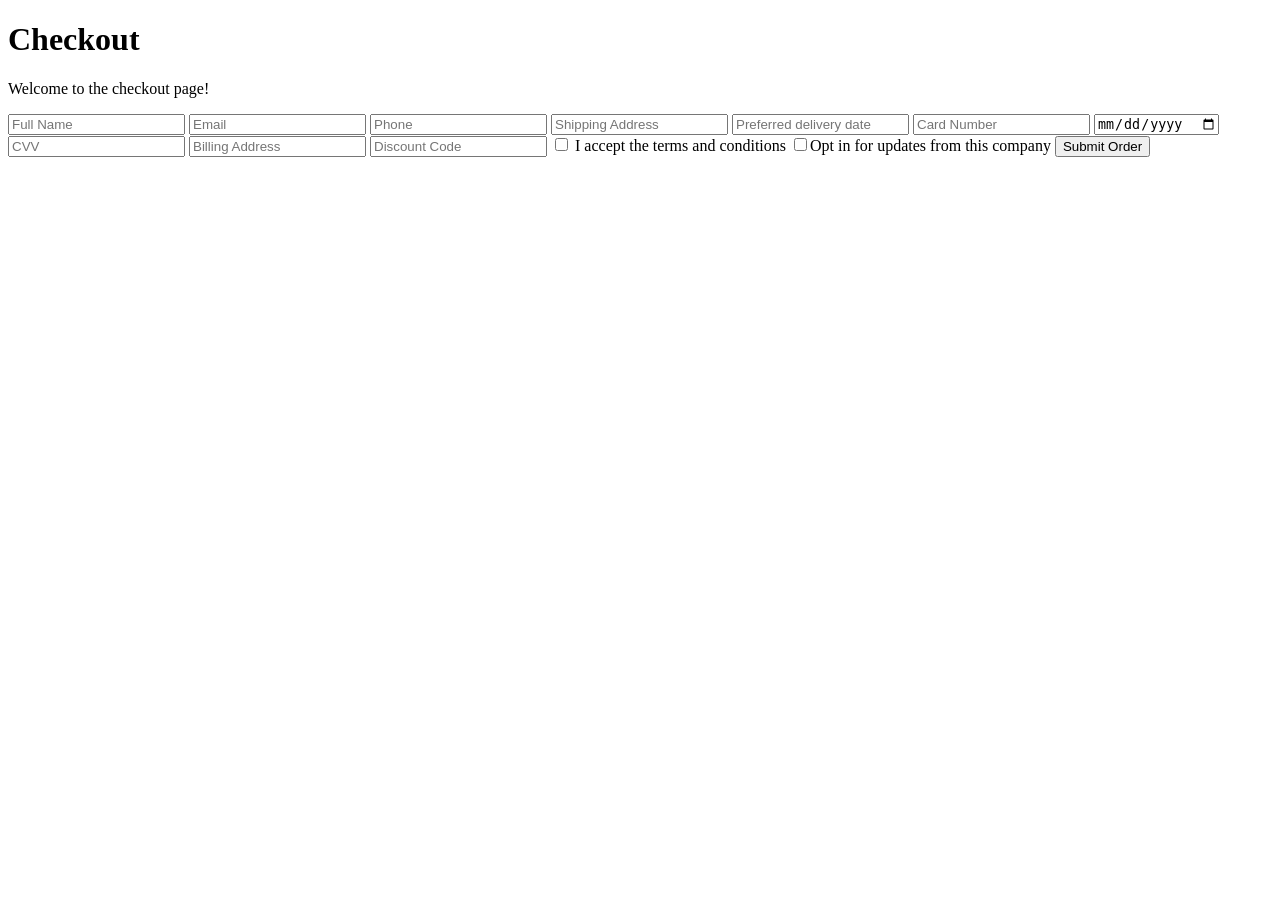
==== checkout.html @ 1cc932c1 "form with all base content" ====
<!DOCTYPE html>
<html>
    <body> 
        <h1>Checkout</h1>
        <p>Welcome to the checkout page!</p>
        <form action="/confirmation" method="post">
            <input type="text" placeholder="Full Name" required name="fullname"></input>
            <input type="email" placeholder="Email" required name="email"></input>
            <input type="phone" placeholder="Phone"  name="phone"></input>
            <input type="text" placeholder="Shipping Address" required name="shipping_address"></input>
            <input type="text" placeholder="Preferred delivery date" required name="preferred_delivery_date"></input>
            <input type="number" placeholder="Card Number" required name="card_number"></input>
            <input type="date" placeholder="Expiration Date (MM/YY)" required name="expiration_date"></input>
            <input type="number" placeholder="CVV" required name="cvv"></input>
            <input type="text" placeholder="Billing Address" required name="billing_address"></input>
            <input type="text" placeholder="Discount Code" name="discount_code"></input>
            <input type="checkbox" name="accept_terms" required> I accept the terms and conditions</input>
            <input type="checkbox" name="update_optin">Opt in for updates from this company</input>
            <button type="submit">Submit Order</button>
        </form>
    </body>
</html>
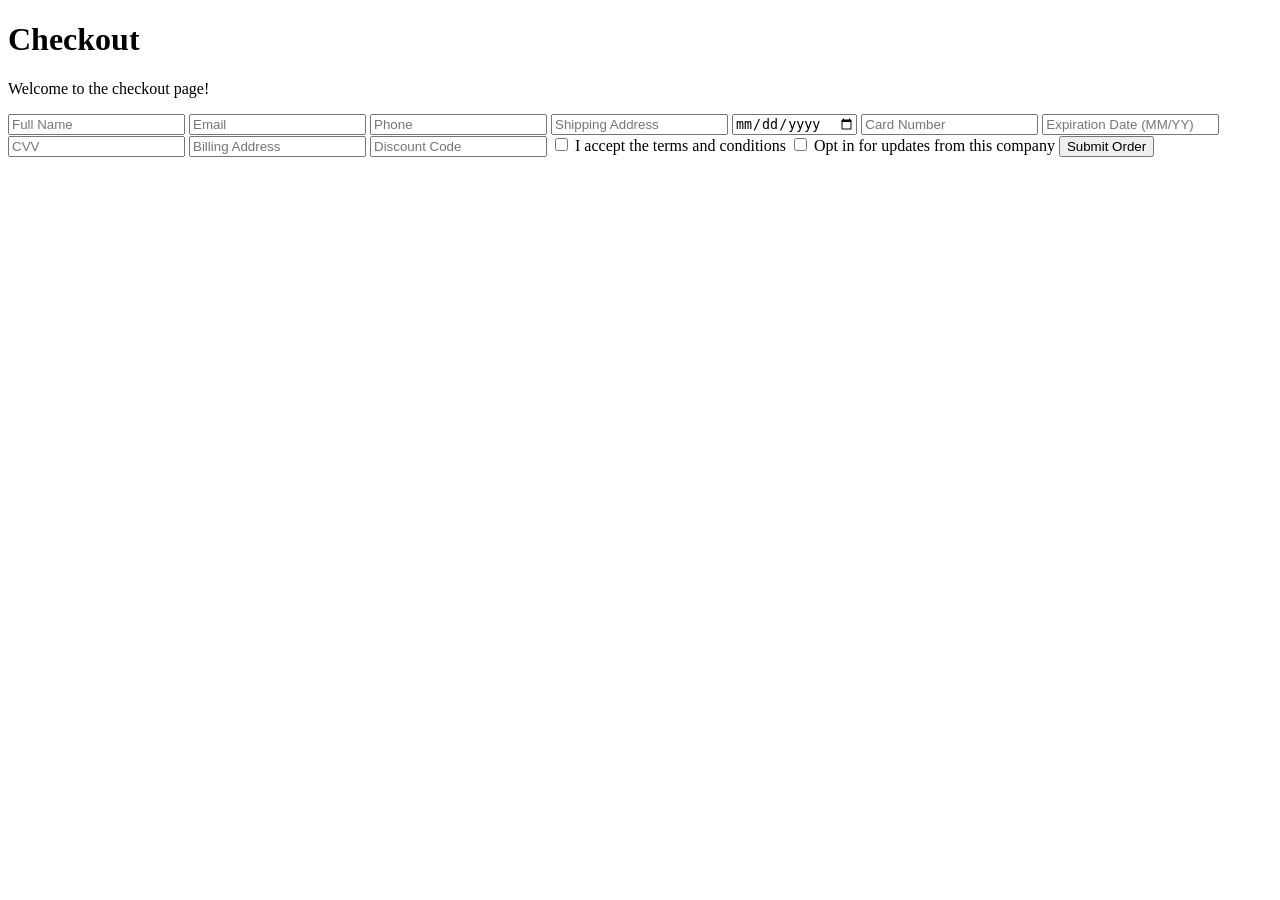
==== commit ba478dfe: "added validation" ====
--- a/checkout.html
+++ b/checkout.html
@@ -3,20 +3,100 @@
     <body> 
         <h1>Checkout</h1>
         <p>Welcome to the checkout page!</p>
-        <form action="/confirmation" method="post">
-            <input type="text" placeholder="Full Name" required name="fullname"></input>
-            <input type="email" placeholder="Email" required name="email"></input>
-            <input type="phone" placeholder="Phone"  name="phone"></input>
-            <input type="text" placeholder="Shipping Address" required name="shipping_address"></input>
-            <input type="text" placeholder="Preferred delivery date" required name="preferred_delivery_date"></input>
-            <input type="number" placeholder="Card Number" required name="card_number"></input>
-            <input type="date" placeholder="Expiration Date (MM/YY)" required name="expiration_date"></input>
-            <input type="number" placeholder="CVV" required name="cvv"></input>
-            <input type="text" placeholder="Billing Address" required name="billing_address"></input>
-            <input type="text" placeholder="Discount Code" name="discount_code"></input>
-            <input type="checkbox" name="accept_terms" required> I accept the terms and conditions</input>
-            <input type="checkbox" name="update_optin">Opt in for updates from this company</input>
-            <button type="submit">Submit Order</button>
-        </form>
+            <form action="/confirmation" method="post">
+                <input
+                    type="text"
+                    placeholder="Full Name"
+                    required
+                    name="fullname"
+                    minlength="2"
+                >
+
+                <input
+                    type="email"
+                    placeholder="Email"
+                    required
+                    name="email"
+                >
+
+                <input
+                    type="tel"
+                    placeholder="Phone"
+                    name="phone"
+                    pattern="[0-9+\-\s()]{7,20}"
+                    title="Enter a valid phone number"
+                >
+
+                <input
+                    type="text"
+                    placeholder="Shipping Address"
+                    required
+                    name="shipping_address"
+                    minlength="5"
+                >
+
+                <input
+                    type="date"
+                    required
+                    name="preferred_delivery_date"
+                >
+
+                <input
+                    type="text"
+                    placeholder="Card Number"
+                    required
+                    name="card_number"
+                    inputmode="numeric"
+                    pattern="[0-9]{13,19}"
+                    title="Card number must be 13 to 19 digits"
+                >
+
+                <input
+                    type="text"
+                    placeholder="Expiration Date (MM/YY)"
+                    required
+                    name="expiration_date"
+                    pattern="(0[1-9]|1[0-2])\/[0-9]{2}"
+                    title="Use MM/YY format"
+                >
+
+                <input
+                    type="text"
+                    placeholder="CVV"
+                    required
+                    name="cvv"
+                    inputmode="numeric"
+                    pattern="[0-9]{3,4}"
+                    title="CVV must be 3 or 4 digits"
+                >
+
+                <input
+                    type="text"
+                    placeholder="Billing Address"
+                    required
+                    name="billing_address"
+                    minlength="5"
+                >
+
+                <input
+                    type="text"
+                    placeholder="Discount Code"
+                    name="discount_code"
+                    pattern="[A-Za-z0-9]{0,20}"
+                    title="Discount code can use letters and numbers only"
+                >
+
+                <label>
+                    <input type="checkbox" name="accept_terms" required>
+                    I accept the terms and conditions
+                </label>
+
+                <label>
+                    <input type="checkbox" name="update_optin">
+                    Opt in for updates from this company
+                </label>
+
+                <button type="submit">Submit Order</button>
+            </form>
     </body>
 </html>
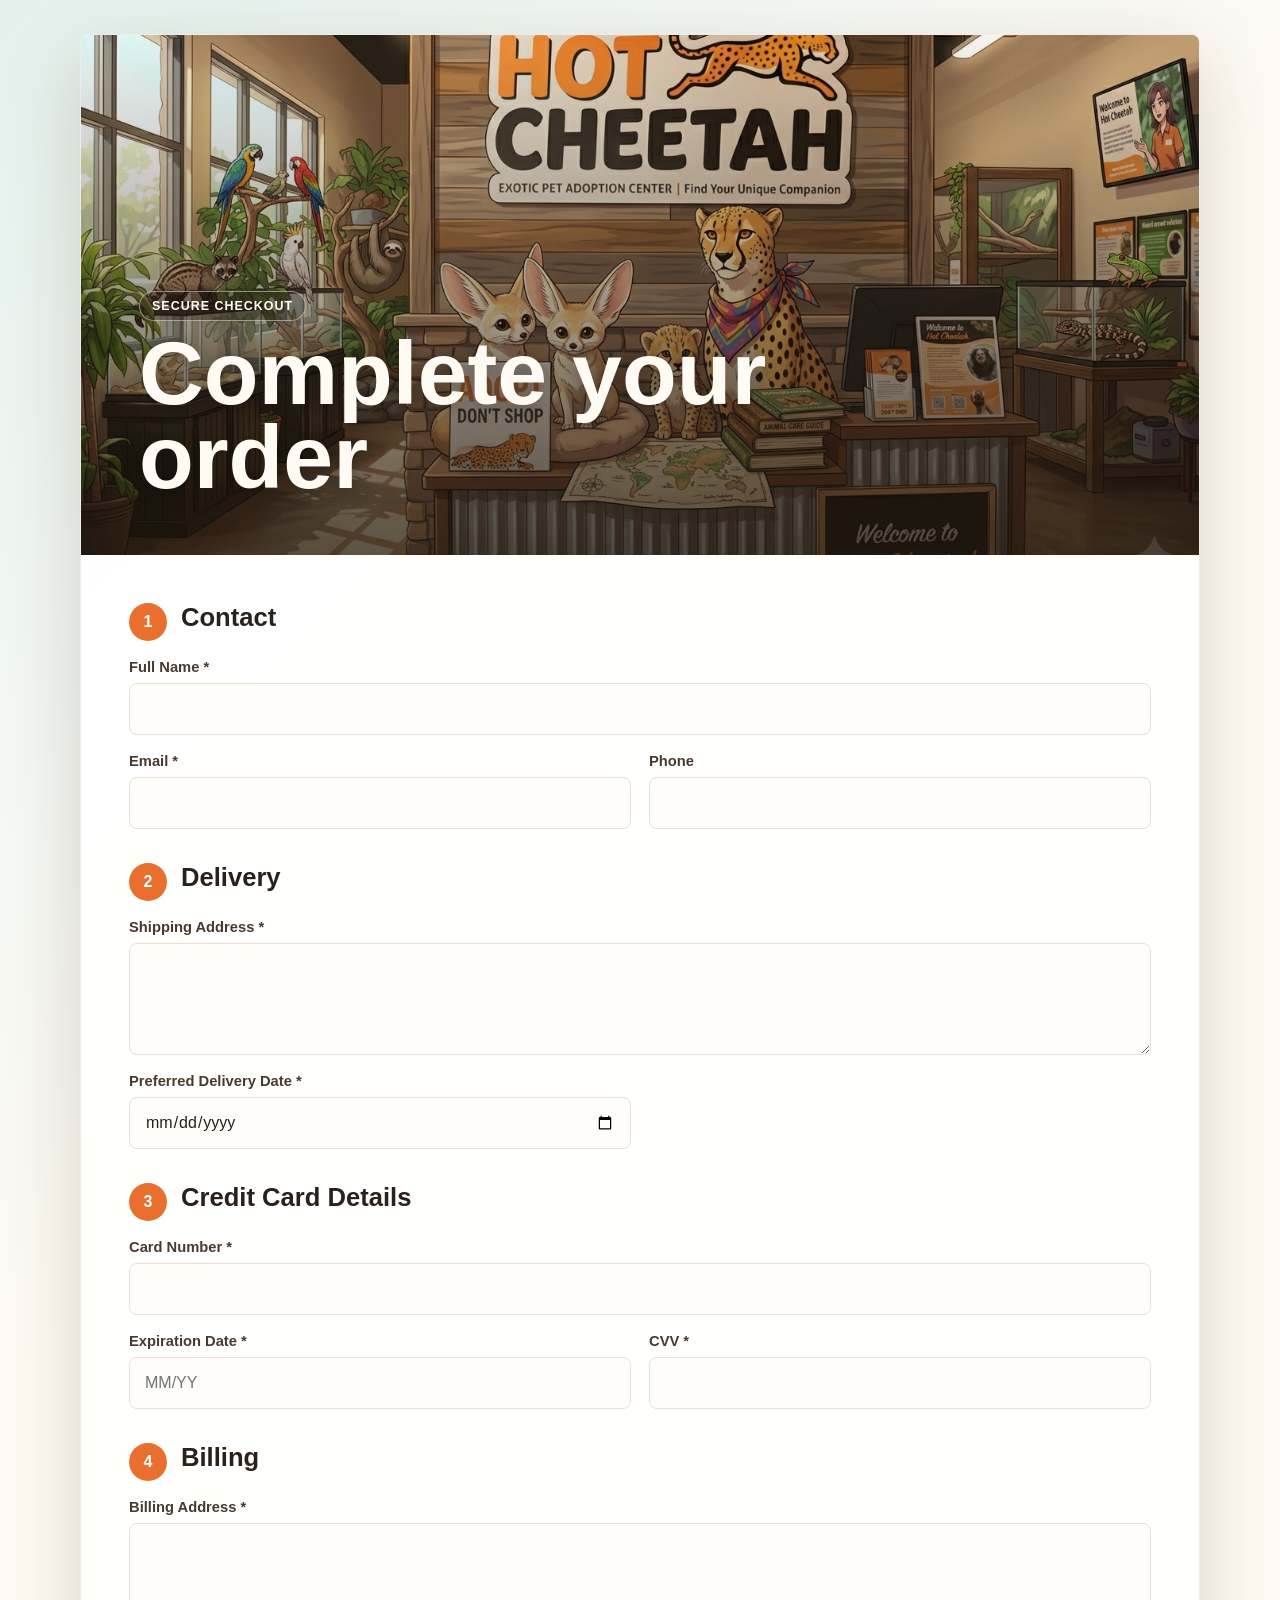
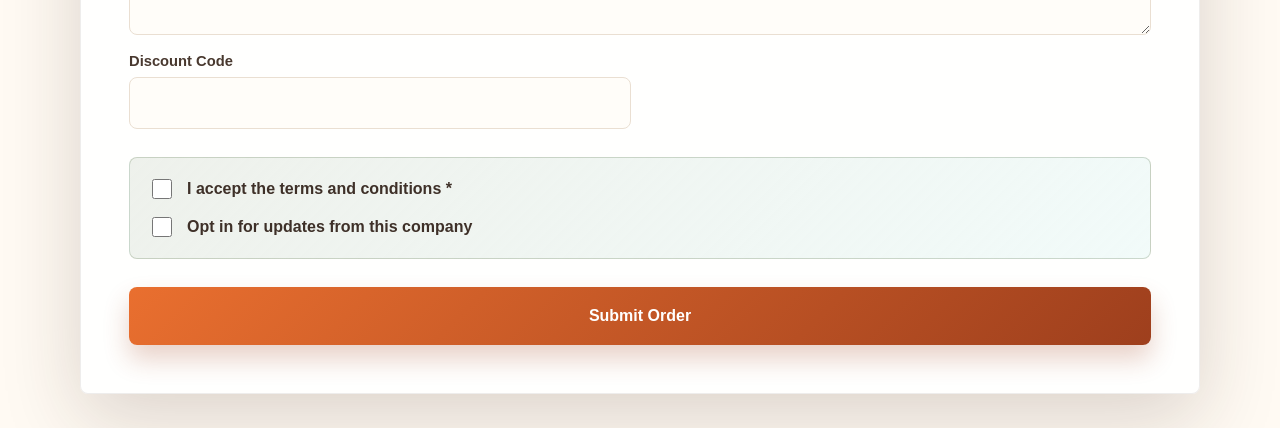
==== commit 5749c238: "updated checkout.html with use of new css, created styles.css, added assets folder and hot-cheetah-h" ====
--- a/checkout.html
+++ b/checkout.html
@@ -1,102 +1,125 @@
+<!-- index.html -->
 <!DOCTYPE html>
-<html>
-    <body> 
-        <h1>Checkout</h1>
-        <p>Welcome to the checkout page!</p>
-            <form action="/confirmation" method="post">
-                <input
-                    type="text"
-                    placeholder="Full Name"
-                    required
-                    name="fullname"
-                    minlength="2"
-                >
+<html lang="en">
+<head>
+  <meta charset="UTF-8">
+  <meta name="viewport" content="width=device-width, initial-scale=1.0">
+  <title>Checkout</title>
+  <link rel="stylesheet" href="styles.css">
+</head>
+<body>
+  <main class="page-shell">
+    <section class="form-card">
+      <div class="hero">
+        <img src="assets/hot-cheetah-header.png" alt="Checkout header image">
+        <div class="hero-copy">
+          <p class="eyebrow">Secure Checkout</p>
+          <h1>Complete your order</h1>
+        </div>
+      </div>
 
-                <input
-                    type="email"
-                    placeholder="Email"
-                    required
-                    name="email"
-                >
+      <form action="/confirmation" method="post">
+        <div class="section-heading">
+          <span>1</span>
+          <div>
+            <h2>Contact</h2>
+          </div>
+        </div>
 
-                <input
-                    type="tel"
-                    placeholder="Phone"
-                    name="phone"
-                    pattern="[0-9+\-\s()]{7,20}"
-                    title="Enter a valid phone number"
-                >
+        <div class="field-grid">
+          <label class="field field-wide" for="fullname">
+            <span>Full Name *</span>
+            <input id="fullname" type="text" name="fullname" minlength="2" required>
+          </label>
 
-                <input
-                    type="text"
-                    placeholder="Shipping Address"
-                    required
-                    name="shipping_address"
-                    minlength="5"
-                >
+          <label class="field" for="email">
+            <span>Email *</span>
+            <input id="email" type="email" name="email" required>
+          </label>
 
-                <input
-                    type="date"
-                    required
-                    name="preferred_delivery_date"
-                >
+          <label class="field" for="phone">
+            <span>Phone</span>
+            <input id="phone" type="tel" name="phone" pattern="[0-9+\-\s()]{7,20}" title="Enter a valid phone number">
+          </label>
+        </div>
 
-                <input
-                    type="text"
-                    placeholder="Card Number"
-                    required
-                    name="card_number"
-                    inputmode="numeric"
-                    pattern="[0-9]{13,19}"
-                    title="Card number must be 13 to 19 digits"
-                >
+        <div class="section-heading">
+          <span>2</span>
+          <div>
+            <h2>Delivery</h2>
+          </div>
+        </div>
 
-                <input
-                    type="text"
-                    placeholder="Expiration Date (MM/YY)"
-                    required
-                    name="expiration_date"
-                    pattern="(0[1-9]|1[0-2])\/[0-9]{2}"
-                    title="Use MM/YY format"
-                >
+        <div class="field-grid">
+          <label class="field field-wide" for="shipping_address">
+            <span>Shipping Address *</span>
+            <textarea id="shipping_address" name="shipping_address" rows="4" minlength="5" required></textarea>
+          </label>
 
-                <input
-                    type="text"
-                    placeholder="CVV"
-                    required
-                    name="cvv"
-                    inputmode="numeric"
-                    pattern="[0-9]{3,4}"
-                    title="CVV must be 3 or 4 digits"
-                >
+          <label class="field" for="preferred_delivery_date">
+            <span>Preferred Delivery Date *</span>
+            <input id="preferred_delivery_date" type="date" name="preferred_delivery_date" required>
+          </label>
+        </div>
 
-                <input
-                    type="text"
-                    placeholder="Billing Address"
-                    required
-                    name="billing_address"
-                    minlength="5"
-                >
+        <div class="section-heading">
+          <span>3</span>
+          <div>
+            <h2>Credit Card Details</h2>
+          </div>
+        </div>
 
-                <input
-                    type="text"
-                    placeholder="Discount Code"
-                    name="discount_code"
-                    pattern="[A-Za-z0-9]{0,20}"
-                    title="Discount code can use letters and numbers only"
-                >
+        <div class="field-grid">
+          <label class="field field-wide" for="card_number">
+            <span>Card Number *</span>
+            <input id="card_number" type="text" name="card_number" inputmode="numeric" pattern="[0-9]{13,19}" title="Card number must be 13 to 19 digits" required>
+          </label>
 
-                <label>
-                    <input type="checkbox" name="accept_terms" required>
-                    I accept the terms and conditions
-                </label>
+          <label class="field" for="expiration_date">
+            <span>Expiration Date *</span>
+            <input id="expiration_date" type="text" name="expiration_date" placeholder="MM/YY" pattern="(0[1-9]|1[0-2])\/[0-9]{2}" title="Use MM/YY format" required>
+          </label>
 
-                <label>
-                    <input type="checkbox" name="update_optin">
-                    Opt in for updates from this company
-                </label>
+          <label class="field" for="cvv">
+            <span>CVV *</span>
+            <input id="cvv" type="text" name="cvv" inputmode="numeric" pattern="[0-9]{3,4}" title="CVV must be 3 or 4 digits" required>
+          </label>
+        </div>
 
-                <button type="submit">Submit Order</button>
-            </form>
-    </body>
-</html>+        <div class="section-heading">
+          <span>4</span>
+          <div>
+            <h2>Billing</h2>
+          </div>
+        </div>
+
+        <div class="field-grid">
+          <label class="field field-wide" for="billing_address">
+            <span>Billing Address *</span>
+            <textarea id="billing_address" name="billing_address" rows="4" minlength="5" required></textarea>
+          </label>
+
+          <label class="field" for="discount_code">
+            <span>Discount Code</span>
+            <input id="discount_code" type="text" name="discount_code" pattern="[A-Za-z0-9]{0,20}" title="Discount code can use letters and numbers only">
+          </label>
+        </div>
+
+        <div class="preference-panel">
+          <label class="choice" for="accept_terms">
+            <input id="accept_terms" type="checkbox" name="accept_terms" required>
+            <span>I accept the terms and conditions *</span>
+          </label>
+
+          <label class="choice" for="update_optin">
+            <input id="update_optin" type="checkbox" name="update_optin">
+            <span>Opt in for updates from this company</span>
+          </label>
+        </div>
+
+        <button class="submit-button" type="submit">Submit Order</button>
+      </form>
+    </section>
+  </main>
+</body>
+</html>
--- a/styles.css
+++ b/styles.css
@@ -0,0 +1,266 @@
+
+/* styles.css */
+:root {
+  --ink: #2b211b;
+  --muted: #76665b;
+  --paper: #fffaf3;
+  --line: #eadfd2;
+  --accent: #e96f2f;
+  --accent-dark: #9e3f1d;
+  --fern: #58764a;
+  --radius: 8px;
+}
+
+* {
+  box-sizing: border-box;
+}
+
+body {
+  margin: 0;
+  min-height: 100vh;
+  color: var(--ink);
+  font-family: Arial, Helvetica, sans-serif;
+  background:
+    linear-gradient(135deg, rgba(223, 245, 244, 0.8), rgba(255, 250, 243, 0.92) 42%),
+    radial-gradient(circle at top left, rgba(233, 111, 47, 0.2), transparent 34%),
+    var(--paper);
+}
+
+button,
+input,
+textarea {
+  font: inherit;
+}
+
+h1,
+h2,
+p {
+  margin-top: 0;
+}
+
+.page-shell {
+  width: min(1120px, calc(100% - 32px));
+  margin: auto;
+  padding: 34px 0;
+}
+
+.form-card {
+  overflow: hidden;
+  border: 1px solid rgba(43, 33, 27, 0.08);
+  border-radius: var(--radius);
+  background: rgba(255, 255, 255, 0.9);
+  box-shadow: 0 24px 80px rgba(53, 36, 23, 0.18);
+}
+
+.hero,
+.hero img {
+  height: clamp(310px, 45vw, 520px);
+}
+
+.hero {
+  position: relative;
+  background: #31251c;
+}
+
+.hero img {
+  display: block;
+  width: 100%;
+  object-fit: cover;
+}
+
+.hero::after {
+  position: absolute;
+  inset: 0;
+  content: "";
+  background: linear-gradient(180deg, rgba(30, 21, 13, 0.04), rgba(30, 21, 13, 0.72));
+}
+
+.hero-copy {
+  position: absolute;
+  right: clamp(18px, 5vw, 58px);
+  bottom: clamp(20px, 5vw, 56px);
+  left: clamp(18px, 5vw, 58px);
+  z-index: 1;
+  color: #fffaf3;
+  text-shadow: 0 2px 18px rgba(0, 0, 0, 0.34);
+}
+
+.eyebrow {
+  width: fit-content;
+  margin-bottom: 10px;
+  padding: 7px 12px;
+  border: 1px solid rgba(255, 250, 243, 0.5);
+  border-radius: 999px;
+  background: rgba(43, 33, 27, 0.35);
+  font-size: 0.78rem;
+  font-weight: 800;
+  letter-spacing: 0.08em;
+  text-transform: uppercase;
+}
+
+h1 {
+  max-width: 13ch;
+  margin-bottom: 0;
+  font-size: clamp(2.35rem, 7vw, 5.8rem);
+  line-height: 0.94;
+}
+
+form {
+  padding: clamp(24px, 4vw, 48px);
+}
+
+.section-heading,
+.choice {
+  display: flex;
+  gap: 14px;
+  align-items: center;
+}
+
+.section-heading {
+  align-items: flex-start;
+  margin: 34px 0 18px;
+}
+
+.section-heading:first-child {
+  margin-top: 0;
+}
+
+.section-heading > span {
+  display: grid;
+  place-items: center;
+  flex: 0 0 38px;
+  width: 38px;
+  height: 38px;
+  border-radius: 50%;
+  background: var(--accent);
+  color: white;
+  font-weight: 800;
+}
+
+.section-heading h2 {
+  margin-bottom: 4px;
+  font-size: clamp(1.25rem, 2vw, 1.65rem);
+}
+
+.field-grid {
+  display: grid;
+  grid-template-columns: repeat(2, minmax(0, 1fr));
+  gap: 18px;
+}
+
+.field {
+  display: grid;
+  gap: 8px;
+}
+
+.field-wide {
+  grid-column: 1 / -1;
+}
+
+.field span,
+.choice {
+  color: #49392f;
+  font-weight: 700;
+}
+
+.field span {
+  font-size: 0.92rem;
+}
+
+input,
+textarea {
+  width: 100%;
+  border: 1px solid var(--line);
+  border-radius: var(--radius);
+  background: #fffdf9;
+  color: var(--ink);
+  outline: none;
+  transition: 160ms ease;
+}
+
+input {
+  min-height: 52px;
+  padding: 0 15px;
+}
+
+textarea {
+  min-height: 112px;
+  padding: 14px 15px;
+  resize: vertical;
+}
+
+input:focus,
+textarea:focus {
+  border-color: var(--accent);
+  background: white;
+  box-shadow: 0 0 0 4px rgba(233, 111, 47, 0.14);
+}
+
+.preference-panel {
+  display: grid;
+  gap: 12px;
+  margin-top: 28px;
+  padding: 18px;
+  border: 1px solid rgba(88, 118, 74, 0.26);
+  border-radius: var(--radius);
+  background: linear-gradient(135deg, rgba(88, 118, 74, 0.1), rgba(223, 245, 244, 0.42));
+}
+
+.choice {
+  gap: 12px;
+  color: #3e3028;
+}
+
+.choice input {
+  width: 20px;
+  min-width: 20px;
+  height: 20px;
+  min-height: 20px;
+  accent-color: var(--fern);
+}
+
+.submit-button {
+  width: 100%;
+  min-height: 58px;
+  margin-top: 28px;
+  border: 0;
+  border-radius: var(--radius);
+  background: linear-gradient(135deg, var(--accent), var(--accent-dark));
+  color: white;
+  cursor: pointer;
+  font-weight: 800;
+  box-shadow: 0 14px 26px rgba(158, 63, 29, 0.24);
+  transition: 160ms ease;
+}
+
+.submit-button:hover,
+.submit-button:focus-visible {
+  filter: saturate(1.08);
+  transform: translateY(-1px);
+  box-shadow: 0 18px 32px rgba(158, 63, 29, 0.3);
+}
+
+@media (max-width: 720px) {
+  .page-shell {
+    width: 100%;
+    padding: 0;
+  }
+
+  .form-card {
+    border-right: 0;
+    border-left: 0;
+    border-radius: 0;
+  }
+
+  .field-grid {
+    grid-template-columns: 1fr;
+  }
+
+  form {
+    padding: 24px 18px 30px;
+  }
+
+  h1 {
+    max-width: 12ch;
+  }
+}
